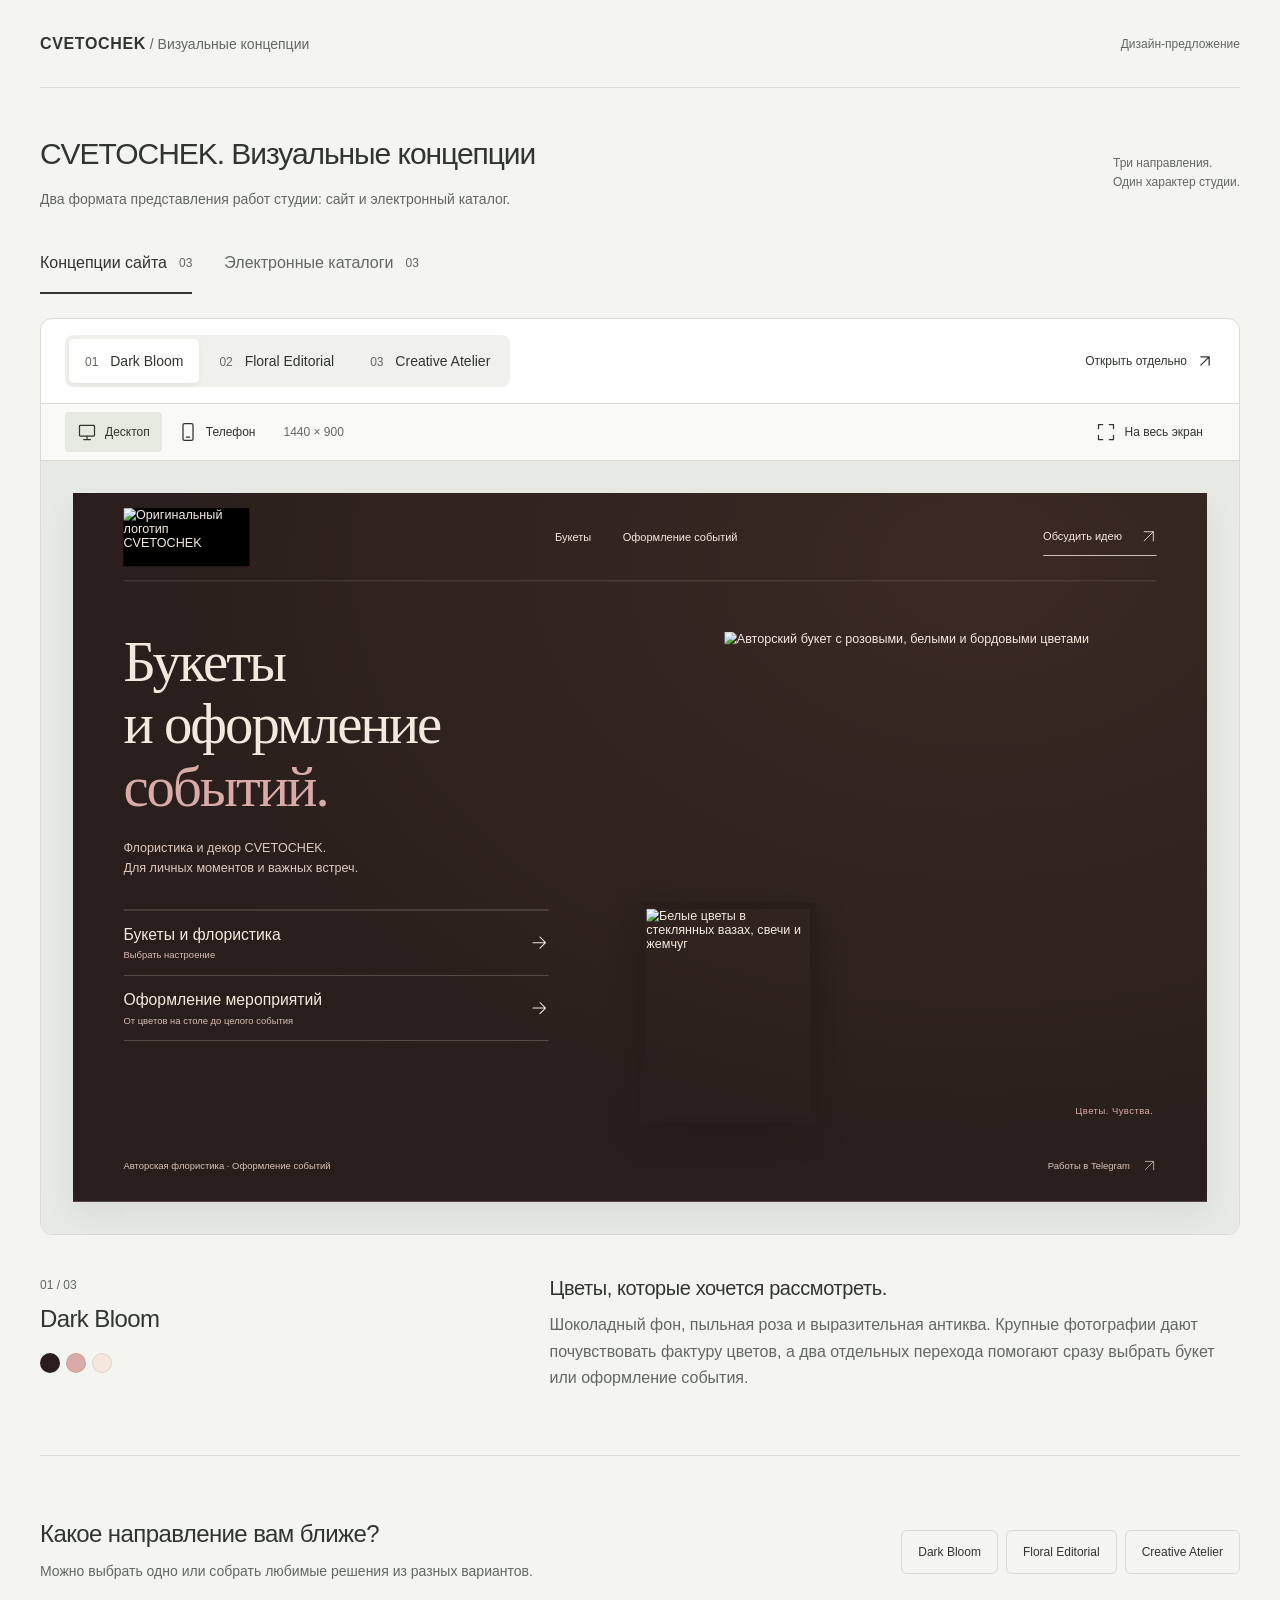
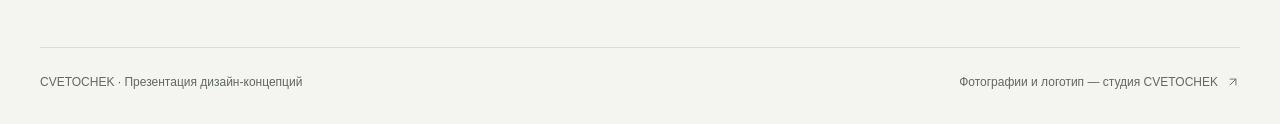
==== index.html @ a483f7c1 "Add files via upload" ====
<!doctype html>
<html lang="ru" data-type="service"><head><meta charset="utf-8"><meta name="viewport" content="width=device-width,initial-scale=1"><title>CVETOCHEK. Визуальные концепции</title><meta name="description" content="Три направления дизайна сайта и электронного каталога CVETOCHEK. Букеты, флористика и оформление событий."><meta name="robots" content="noindex,nofollow"><meta name="page-type" content="service"><meta name="site-kind" content="other"><meta name="theme-color" content="#f4f4f0"><meta property="og:title" content="CVETOCHEK. Визуальные концепции"><meta property="og:description" content="Три взгляда на флористику и декор студии"><meta property="og:type" content="website"><meta property="og:image" content="assets/share.jpg"><meta name="twitter:card" content="summary_large_image"><link rel="icon" href="assets/logo.webp"><link rel="stylesheet" href="assets/fonts/fonts.css"><link rel="stylesheet" href="presentation.css?v=2"></head>
<body>
<a class="skip-link" href="#workspace">К концепциям</a>
<header class="presentation-header"><a class="presentation-brand" href="index.html">CVETOCHEK<span> / Визуальные концепции</span></a><span class="proposal-note">Дизайн-предложение</span></header>
<main>
<div class="intro"><div><h1>CVETOCHEK. Визуальные концепции</h1><p>Два формата представления работ студии: сайт и электронный каталог.</p></div><p class="intro-aside">Три направления.<br>Один характер студии.</p></div>
<div class="format-tabs" role="tablist" aria-label="Формат концепции"><button id="tab-site" role="tab" aria-selected="true" aria-controls="workspace" data-section="site">Концепции сайта <span>03</span></button><button id="tab-catalog" role="tab" aria-selected="false" aria-controls="workspace" data-section="catalog" tabindex="-1">Электронные каталоги <span>03</span></button></div>
<section id="workspace" class="workspace" aria-label="Просмотр концепций">
  <div class="workspace-toolbar"><div class="concept-tabs" role="tablist" aria-label="Визуальное направление"><button role="tab" aria-selected="true" data-concept="dark"><span>01</span> Dark Bloom</button><button role="tab" aria-selected="false" tabindex="-1" data-concept="editorial"><span>02</span> Floral Editorial</button><button role="tab" aria-selected="false" tabindex="-1" data-concept="atelier"><span>03</span> Creative Atelier</button></div><a class="open-link" id="open-concept" href="site.html?concept=dark" target="_blank" rel="noopener">Открыть отдельно <svg viewBox="0 0 24 24"><path d="M7 17 17 7M7 7h10v10"/></svg></a></div>
  <div class="viewer-toolbar"><div class="device-control" role="group" aria-label="Размер экрана"><button data-device="desktop" aria-pressed="true"><svg viewBox="0 0 24 24"><rect x="3" y="4" width="18" height="13" rx="1"/><path d="M8 21h8m-4-4v4"/></svg><span>Десктоп</span></button><button data-device="mobile" aria-pressed="false"><svg viewBox="0 0 24 24"><rect x="6" y="2" width="12" height="20" rx="2"/><path d="M10 18h4"/></svg><span>Телефон</span></button></div><span id="preview-spec" class="preview-spec">1440 × 900</span><div class="catalog-zoom" hidden><button id="zoom-out" aria-label="Уменьшить каталог">−</button><button id="zoom-fit" aria-label="Вписать каталог">По размеру</button><button id="zoom-in" aria-label="Увеличить каталог">+</button></div><button class="fullscreen-control" id="fullscreen" aria-label="Развернуть просмотр на весь экран"><svg viewBox="0 0 24 24"><path d="M8 3H3v5m13-5h5v5M3 16v5h5m8 0h5v-5"/></svg><span>На весь экран</span></button></div>
  <div class="preview-stage" id="preview-stage"><div class="preview-size" id="preview-size"><iframe title="Dark Bloom: концепция сайта" id="preview" src="site.html?concept=dark&embedded=1" loading="eager"></iframe></div><button class="exit-fullscreen" id="exit-fullscreen" aria-label="Выйти из полноэкранного режима">Закрыть <span>×</span></button></div>
  <div class="catalog-pagination" hidden><button id="prev-page" aria-label="Предыдущая страница"><svg viewBox="0 0 24 24"><path d="m14 6-6 6 6 6"/></svg></button><div class="page-buttons" role="group" aria-label="Страницы каталога"><button data-page="1" aria-current="page"><span>1</span> Обложка</button><button data-page="2"><span>2</span> Букеты</button><button data-page="3"><span>3</span> События</button></div><button id="next-page" aria-label="Следующая страница"><svg viewBox="0 0 24 24"><path d="m10 6 6 6-6 6"/></svg></button></div>
</section>
<section class="concept-explanation" aria-label="О направлении"><div class="explanation-name"><span id="concept-number">01 / 03</span><h2 id="concept-title">Dark Bloom</h2><div class="swatches" id="swatches" aria-label="Палитра направления"></div></div><div class="explanation-copy"><h3 id="concept-line">Цветы, которые хочется рассмотреть.</h3><p id="concept-description">Шоколадный фон, пыльная роза и выразительная антиква. Крупные фотографии дают почувствовать фактуру цветов, а два отдельных перехода помогают сразу выбрать букет или оформление события.</p><a class="download-link" id="download-pdf" href="pdf/CVETOCHEK-Dark-Bloom.pdf" download hidden><svg viewBox="0 0 24 24"><path d="M12 3v12m-5-5 5 5 5-5M4 16v5h16v-5"/></svg>Скачать PDF <span>3 страницы</span></a></div></section>
<section class="preference"><div><h2>Какое направление вам ближе?</h2><p>Можно выбрать одно или собрать любимые решения из разных вариантов.</p></div><div class="preference-actions"><button data-pick="dark">Dark Bloom</button><button data-pick="editorial">Floral Editorial</button><button data-pick="atelier">Creative Atelier</button></div><p id="choice-status" role="status" hidden></p><button id="copy-choice" class="copy-choice" hidden>Скопировать выбор и ссылку</button></section>
</main><footer class="presentation-footer"><span>CVETOCHEK · Презентация дизайн-концепций</span><a href="https://t.me/cvetochek_dd" target="_blank" rel="noopener">Фотографии и логотип — студия CVETOCHEK <svg viewBox="0 0 24 24"><path d="M7 17 17 7M7 7h10v10"/></svg></a></footer>
<script src="presentation.js"></script></body></html>
---- presentation.css ----
:root{--paper:#f4f4f0;--ink:#30362e;--muted:#62695e;--line:#d9dcd4;--accent:#536247;--ease:cubic-bezier(.22,1,.36,1)}*{box-sizing:border-box}html,body{margin:0}body{background:var(--paper);color:var(--ink);font-family:'Golos Text',sans-serif;font-size:16px}button,a{-webkit-tap-highlight-color:transparent}button{font:inherit;color:inherit;cursor:pointer}button,a{transition:background-color .25s var(--ease),color .25s var(--ease),transform .25s var(--ease)}button:active{transform:translateY(1px)}a{color:inherit;text-decoration:none}button:focus-visible,a:focus-visible,iframe:focus-visible{outline:2px solid var(--accent);outline-offset:4px}::selection{background:#d5dccb;color:#20251d}svg{width:20px;height:20px;fill:none;stroke:currentColor;stroke-width:1.5;stroke-linecap:round;stroke-linejoin:round;flex-shrink:0}h1,h2,h3,p{margin:0}h1,h2,h3{text-wrap:balance}p{text-wrap:pretty}button[hidden],[hidden]{display:none!important}.skip-link{position:fixed;top:12px;left:20px;transform:translateY(-200%);z-index:100;background:white;padding:16px}.skip-link:focus{transform:none}.presentation-header,.intro,.format-tabs,.workspace,.concept-explanation,.preference,.presentation-footer{width:min(1328px,calc(100% - 80px));margin-inline:auto}.presentation-header{height:88px;display:flex;align-items:center;justify-content:space-between;border-bottom:1px solid var(--line)}.presentation-brand{font-weight:600;font-size:16px;letter-spacing:.04em}.presentation-brand span{font-size:14px;font-weight:400;letter-spacing:0;color:var(--muted)}.proposal-note{font-size:12px;color:var(--muted)}.intro{padding-block:48px 40px;display:flex;align-items:center;justify-content:space-between;gap:32px}.intro h1{font-size:30px;line-height:1.2;letter-spacing:-.035em;font-weight:500}.intro p{font-size:14px;line-height:1.6;color:var(--muted);margin-top:16px}.intro .intro-aside{font-size:12px;margin:0;flex-shrink:0}.format-tabs{display:flex;gap:32px;margin-bottom:24px}.format-tabs button{border:0;border-bottom:2px solid transparent;padding:0 0 16px;background:transparent;min-height:44px;font-size:16px;display:flex;align-items:center;gap:12px}.format-tabs button[aria-selected=true]{border-color:var(--ink);font-weight:500}.format-tabs button[aria-selected=false]{color:var(--muted)}.format-tabs span{font-size:12px;color:var(--muted)}.workspace{background:#fff;border:1px solid var(--line);border-radius:12px;overflow:hidden}.workspace-toolbar{min-height:80px;padding:16px 24px;display:flex;align-items:center;justify-content:space-between;gap:24px}.concept-tabs{display:flex;background:#f0f1ec;border-radius:8px;padding:4px;gap:4px}.concept-tabs button{border:0;min-height:44px;padding:8px 16px;font-size:14px;border-radius:5px;background:transparent;white-space:nowrap}.concept-tabs button span{font-size:12px;margin-right:8px;color:var(--muted)}.concept-tabs button[aria-selected=true]{background:#fff;box-shadow:0 2px 5px #20251d12}.concept-tabs button:hover{background:#fff9}.open-link{display:flex;align-items:center;font-size:12px;gap:8px;white-space:nowrap}.open-link:hover{text-decoration:underline;text-underline-offset:4px}.viewer-toolbar{background:#f9faf7;border-top:1px solid var(--line);border-bottom:1px solid var(--line);display:flex;align-items:center;min-height:56px;padding:8px 24px;gap:16px}.device-control{display:flex;gap:4px}.device-control button,.fullscreen-control,.catalog-zoom button{display:flex;align-items:center;gap:8px;border:0;background:transparent;min-height:40px;padding:8px 12px;font-size:12px;border-radius:4px}.device-control button[aria-pressed=true]{background:#e5e9df}.preview-spec{font-size:12px;color:var(--muted);font-variant-numeric:tabular-nums}.fullscreen-control{margin-left:auto}.fullscreen-control:hover,.catalog-zoom button:hover,.device-control button:hover{background:#e9ece3}.preview-stage{position:relative;background:#e8eae4;overflow:auto;padding:32px;display:flex;align-items:flex-start;justify-content:center;min-height:240px}.preview-size{position:relative;flex:none;background:white;box-shadow:0 12px 32px #20251d12}#preview{position:absolute;top:0;left:0;display:block;border:0;transform-origin:top left;background:#fff}.preview-size.mobile-frame{border-radius:18px;overflow:hidden;box-shadow:0 0 0 6px #30362e,0 16px 40px #20251d22}.catalog-zoom{display:flex;align-items:center;gap:4px}.catalog-zoom button{min-width:40px;justify-content:center;font-size:16px}#zoom-fit{font-size:12px;min-width:88px}.catalog-pagination{display:flex;justify-content:center;align-items:center;padding:16px;gap:24px;border-top:1px solid var(--line)}.catalog-pagination>button{display:grid;place-items:center;width:44px;height:44px;border:1px solid var(--line);border-radius:50%;background:transparent}.catalog-pagination>button:disabled{opacity:.25;cursor:default}.page-buttons{display:flex;gap:8px}.page-buttons button{min-height:44px;border:0;background:transparent;padding:8px 12px;font-size:12px;color:var(--muted);border-radius:4px}.page-buttons button[aria-current=page]{background:#edf0e7;color:var(--ink)}.page-buttons button span{margin-right:8px}.concept-explanation{display:grid;grid-template-columns:1fr 1.55fr;gap:64px;padding-block:40px 64px;border-bottom:1px solid var(--line)}.explanation-name>span{font-size:12px;color:var(--muted);font-variant-numeric:tabular-nums}.explanation-name h2{font-size:24px;font-weight:500;letter-spacing:-.025em;margin-top:12px}.swatches{display:flex;margin-top:20px;gap:6px}.swatches i{width:20px;height:20px;border-radius:50%;border:1px solid #30362e15}.explanation-copy{padding-top:2px}.explanation-copy h3{font-size:20px;font-weight:500;letter-spacing:-.02em}.explanation-copy p{font-size:16px;line-height:1.65;color:var(--muted);max-width:690px;margin-top:12px}.download-link{display:inline-flex;gap:12px;align-items:center;margin-top:24px;min-height:48px;border-bottom:1px solid var(--ink);font-size:14px}.download-link span{color:var(--muted);font-size:12px;margin-left:12px}.download-link:hover{color:var(--accent)}.preference{padding-block:64px;display:flex;flex-wrap:wrap;align-items:center;justify-content:space-between;gap:24px}.preference h2{font-size:24px;font-weight:500;letter-spacing:-.025em}.preference p{font-size:14px;line-height:1.6;margin-top:12px;color:var(--muted)}.preference-actions{display:flex;gap:8px}.preference-actions button,.copy-choice{min-height:44px;border:1px solid var(--line);border-radius:6px;background:transparent;padding:12px 16px;font-size:12px}.preference-actions button:hover,.preference-actions button[aria-pressed=true]{background:#e4e9dc;border-color:var(--accent)}#choice-status{flex-basis:100%;margin:0}.copy-choice{background:var(--ink);color:#fff}.presentation-footer{padding-block:24px 32px;border-top:1px solid var(--line);display:flex;align-items:center;justify-content:space-between;gap:24px;color:var(--muted);font-size:12px}.presentation-footer a{display:flex;align-items:center;gap:8px}.presentation-footer svg{width:14px}.exit-fullscreen{display:none}.preview-stage:fullscreen,.preview-stage.is-expanded{background:#e8eae4;width:100vw;height:100dvh;align-items:center;padding:40px}.preview-stage:fullscreen .exit-fullscreen,.is-expanded .exit-fullscreen{display:flex;align-items:center;gap:16px;position:fixed;top:12px;right:16px;z-index:10;min-height:44px;background:#fff;border:1px solid var(--line);border-radius:6px;padding:8px 16px;font-size:12px}.exit-fullscreen span{font-size:24px}.is-expanded{position:fixed;inset:0;z-index:100}.workspace.is-catalog .preview-stage{padding:32px;min-height:650px}.workspace.is-catalog .preview-size{box-shadow:0 8px 24px #20251d1a}.workspace.is-catalog .fullscreen-control{margin-left:auto}
@media(max-width:1000px){.workspace-toolbar{flex-wrap:wrap;gap:12px}.concept-tabs{flex:1}.concept-tabs button{flex:1;padding-inline:12px}.intro-aside{display:none}.concept-explanation{gap:32px}.preference{align-items:flex-start}.preference-actions{flex-wrap:wrap}.preview-stage{padding:24px}.presentation-footer{align-items:flex-start}.open-link{min-height:44px}}
@media(max-width:600px){.presentation-header,.intro,.format-tabs,.workspace,.concept-explanation,.preference,.presentation-footer{width:calc(100% - 32px)}.presentation-header{height:72px}.presentation-brand{font-size:14px}.presentation-brand span{display:none}.proposal-note{font-size:11px}.intro{padding-block:32px}.intro h1{font-size:24px;line-height:1.25;max-width:300px}.intro p{font-size:14px;max-width:320px}.format-tabs{gap:24px;margin-bottom:16px}.format-tabs button{font-size:14px;gap:8px}.workspace-toolbar{padding:12px}.concept-tabs{background:transparent;padding:0;gap:4px;display:grid;grid-template-columns:repeat(3,minmax(0,1fr));width:100%}.concept-tabs button{font-size:12px;line-height:1.4;white-space:normal;padding:8px 4px;border:1px solid var(--line);min-height:64px}.concept-tabs button span{display:block;margin:0 0 3px;font-size:11px}.concept-tabs button[aria-selected=true]{background:#e8eddf;border-color:#aebaa1;box-shadow:none}.open-link{font-size:12px;margin-left:auto;min-height:32px}.viewer-toolbar{padding:8px 12px;gap:8px}.device-control button{padding:8px;font-size:11px;gap:6px}.device-control svg{width:16px}.preview-spec{display:none}.fullscreen-control{padding:8px}.fullscreen-control span{display:none}.preview-stage{padding:20px 12px}.concept-explanation{grid-template-columns:1fr;gap:24px;padding-block:32px}.explanation-name{display:grid;grid-template-columns:1fr auto;align-items:center}.explanation-name>span{grid-column:1/-1}.explanation-name h2{font-size:24px;margin-top:8px}.swatches{margin-top:8px}.explanation-copy h3{font-size:18px}.explanation-copy p{font-size:14px}.preference{padding-block:40px}.preference h2{font-size:24px}.preference p{font-size:14px}.preference-actions{width:100%;display:grid;grid-template-columns:repeat(3,minmax(0,1fr))}.preference-actions button{font-size:11px;padding:12px 4px}.presentation-footer{flex-direction:column;gap:12px;font-size:11px;line-height:1.5}.workspace.is-catalog .preview-stage{min-height:0;padding:20px 12px}.catalog-pagination{padding:12px 8px;gap:4px}.catalog-pagination>button{width:36px;height:44px;border:0}.page-buttons{gap:0}.page-buttons button{font-size:11px;padding:8px}.page-buttons button span{margin-right:4px}.catalog-zoom button{padding:6px;min-width:36px}.preview-stage:fullscreen,.preview-stage.is-expanded{padding:64px 16px 32px}}
@media(prefers-reduced-motion:reduce){*,*::before,*::after{animation:none!important;transition:none!important}}
@media(max-width:600px){.workspace-toolbar .concept-tabs{flex:none;flex-basis:100%;width:100%}.workspace-toolbar .open-link{margin-left:auto}.proposal-note{font-size:12px}}
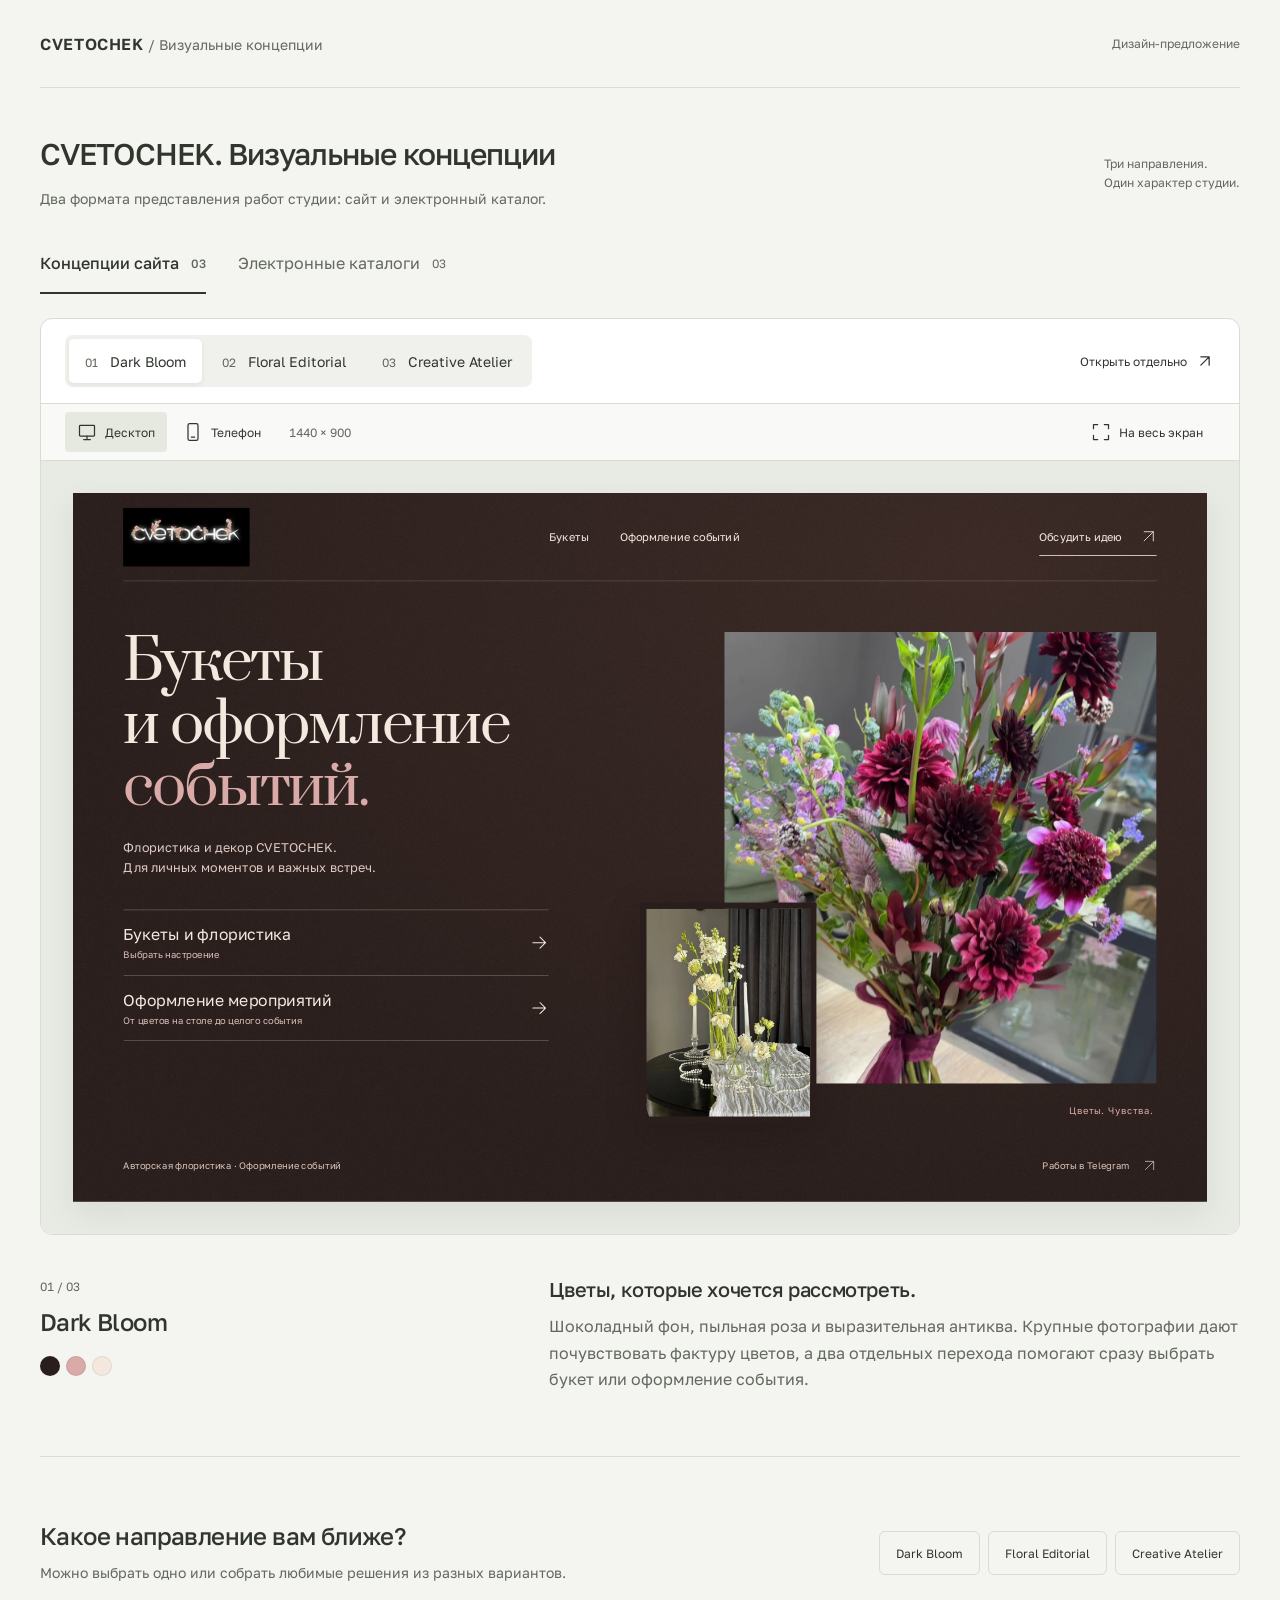
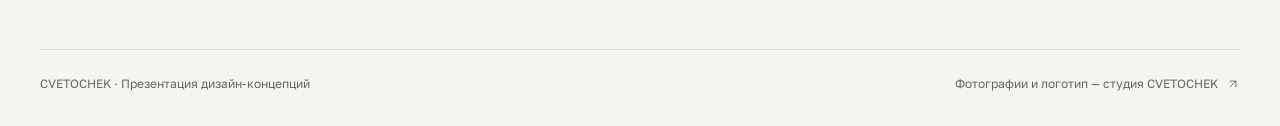
==== commit afcbf872: "Add files via upload" ====
--- a/index.html
+++ b/index.html
@@ -1,5 +1,5 @@
 <!doctype html>
-<html lang="ru" data-type="service"><head><meta charset="utf-8"><meta name="viewport" content="width=device-width,initial-scale=1"><title>CVETOCHEK. Визуальные концепции</title><meta name="description" content="Три направления дизайна сайта и электронного каталога CVETOCHEK. Букеты, флористика и оформление событий."><meta name="robots" content="noindex,nofollow"><meta name="page-type" content="service"><meta name="site-kind" content="other"><meta name="theme-color" content="#f4f4f0"><meta property="og:title" content="CVETOCHEK. Визуальные концепции"><meta property="og:description" content="Три взгляда на флористику и декор студии"><meta property="og:type" content="website"><meta property="og:image" content="assets/share.jpg"><meta name="twitter:card" content="summary_large_image"><link rel="icon" href="assets/logo.webp"><link rel="stylesheet" href="assets/fonts/fonts.css"><link rel="stylesheet" href="presentation.css?v=2"></head>
+<html lang="ru" data-type="service"><head><meta charset="utf-8"><meta name="viewport" content="width=device-width,initial-scale=1"><title>CVETOCHEK. Визуальные концепции</title><meta name="description" content="Три направления дизайна сайта и электронного каталога CVETOCHEK. Букеты, флористика и оформление событий."><meta name="robots" content="noindex,nofollow"><meta name="page-type" content="service"><meta name="site-kind" content="other"><meta name="theme-color" content="#f4f4f0"><meta property="og:title" content="CVETOCHEK. Визуальные концепции"><meta property="og:description" content="Три взгляда на флористику и декор студии"><meta property="og:type" content="website"><meta property="og:image" content="share.jpg"><meta name="twitter:card" content="summary_large_image"><link rel="icon" href="logo.webp"><link rel="stylesheet" href="fonts.css"><link rel="stylesheet" href="presentation.css?v=2"></head>
 <body>
 <a class="skip-link" href="#workspace">К концепциям</a>
 <header class="presentation-header"><a class="presentation-brand" href="index.html">CVETOCHEK<span> / Визуальные концепции</span></a><span class="proposal-note">Дизайн-предложение</span></header>
@@ -12,7 +12,7 @@
   <div class="preview-stage" id="preview-stage"><div class="preview-size" id="preview-size"><iframe title="Dark Bloom: концепция сайта" id="preview" src="site.html?concept=dark&embedded=1" loading="eager"></iframe></div><button class="exit-fullscreen" id="exit-fullscreen" aria-label="Выйти из полноэкранного режима">Закрыть <span>×</span></button></div>
   <div class="catalog-pagination" hidden><button id="prev-page" aria-label="Предыдущая страница"><svg viewBox="0 0 24 24"><path d="m14 6-6 6 6 6"/></svg></button><div class="page-buttons" role="group" aria-label="Страницы каталога"><button data-page="1" aria-current="page"><span>1</span> Обложка</button><button data-page="2"><span>2</span> Букеты</button><button data-page="3"><span>3</span> События</button></div><button id="next-page" aria-label="Следующая страница"><svg viewBox="0 0 24 24"><path d="m10 6 6 6-6 6"/></svg></button></div>
 </section>
-<section class="concept-explanation" aria-label="О направлении"><div class="explanation-name"><span id="concept-number">01 / 03</span><h2 id="concept-title">Dark Bloom</h2><div class="swatches" id="swatches" aria-label="Палитра направления"></div></div><div class="explanation-copy"><h3 id="concept-line">Цветы, которые хочется рассмотреть.</h3><p id="concept-description">Шоколадный фон, пыльная роза и выразительная антиква. Крупные фотографии дают почувствовать фактуру цветов, а два отдельных перехода помогают сразу выбрать букет или оформление события.</p><a class="download-link" id="download-pdf" href="pdf/CVETOCHEK-Dark-Bloom.pdf" download hidden><svg viewBox="0 0 24 24"><path d="M12 3v12m-5-5 5 5 5-5M4 16v5h16v-5"/></svg>Скачать PDF <span>3 страницы</span></a></div></section>
+<section class="concept-explanation" aria-label="О направлении"><div class="explanation-name"><span id="concept-number">01 / 03</span><h2 id="concept-title">Dark Bloom</h2><div class="swatches" id="swatches" aria-label="Палитра направления"></div></div><div class="explanation-copy"><h3 id="concept-line">Цветы, которые хочется рассмотреть.</h3><p id="concept-description">Шоколадный фон, пыльная роза и выразительная антиква. Крупные фотографии дают почувствовать фактуру цветов, а два отдельных перехода помогают сразу выбрать букет или оформление события.</p><a class="download-link" id="download-pdf" href="CVETOCHEK-Dark-Bloom.pdf" download hidden><svg viewBox="0 0 24 24"><path d="M12 3v12m-5-5 5 5 5-5M4 16v5h16v-5"/></svg>Скачать PDF <span>3 страницы</span></a></div></section>
 <section class="preference"><div><h2>Какое направление вам ближе?</h2><p>Можно выбрать одно или собрать любимые решения из разных вариантов.</p></div><div class="preference-actions"><button data-pick="dark">Dark Bloom</button><button data-pick="editorial">Floral Editorial</button><button data-pick="atelier">Creative Atelier</button></div><p id="choice-status" role="status" hidden></p><button id="copy-choice" class="copy-choice" hidden>Скопировать выбор и ссылку</button></section>
 </main><footer class="presentation-footer"><span>CVETOCHEK · Презентация дизайн-концепций</span><a href="https://t.me/cvetochek_dd" target="_blank" rel="noopener">Фотографии и логотип — студия CVETOCHEK <svg viewBox="0 0 24 24"><path d="M7 17 17 7M7 7h10v10"/></svg></a></footer>
 <script src="presentation.js"></script></body></html>
--- a/fonts.css
+++ b/fonts.css
@@ -0,0 +1,49 @@
+@font-face {
+  font-family: 'Golos Text';
+  font-style: normal;
+  font-weight: 400;
+  font-display: swap;
+  src: url(font-0.ttf) format('truetype');
+}
+@font-face {
+  font-family: 'Golos Text';
+  font-style: normal;
+  font-weight: 500;
+  font-display: swap;
+  src: url(font-1.ttf) format('truetype');
+}
+@font-face {
+  font-family: 'Golos Text';
+  font-style: normal;
+  font-weight: 600;
+  font-display: swap;
+  src: url(font-2.ttf) format('truetype');
+}
+@font-face {
+  font-family: 'Oranienbaum';
+  font-style: normal;
+  font-weight: 400;
+  font-display: swap;
+  src: url(font-3.ttf) format('truetype');
+}
+@font-face {
+  font-family: 'Prata';
+  font-style: normal;
+  font-weight: 400;
+  font-display: swap;
+  src: url(font-4.ttf) format('truetype');
+}
+@font-face {
+  font-family: 'Unbounded';
+  font-style: normal;
+  font-weight: 500;
+  font-display: swap;
+  src: url(font-5.ttf) format('truetype');
+}
+@font-face {
+  font-family: 'Unbounded';
+  font-style: normal;
+  font-weight: 600;
+  font-display: swap;
+  src: url(font-6.ttf) format('truetype');
+}
